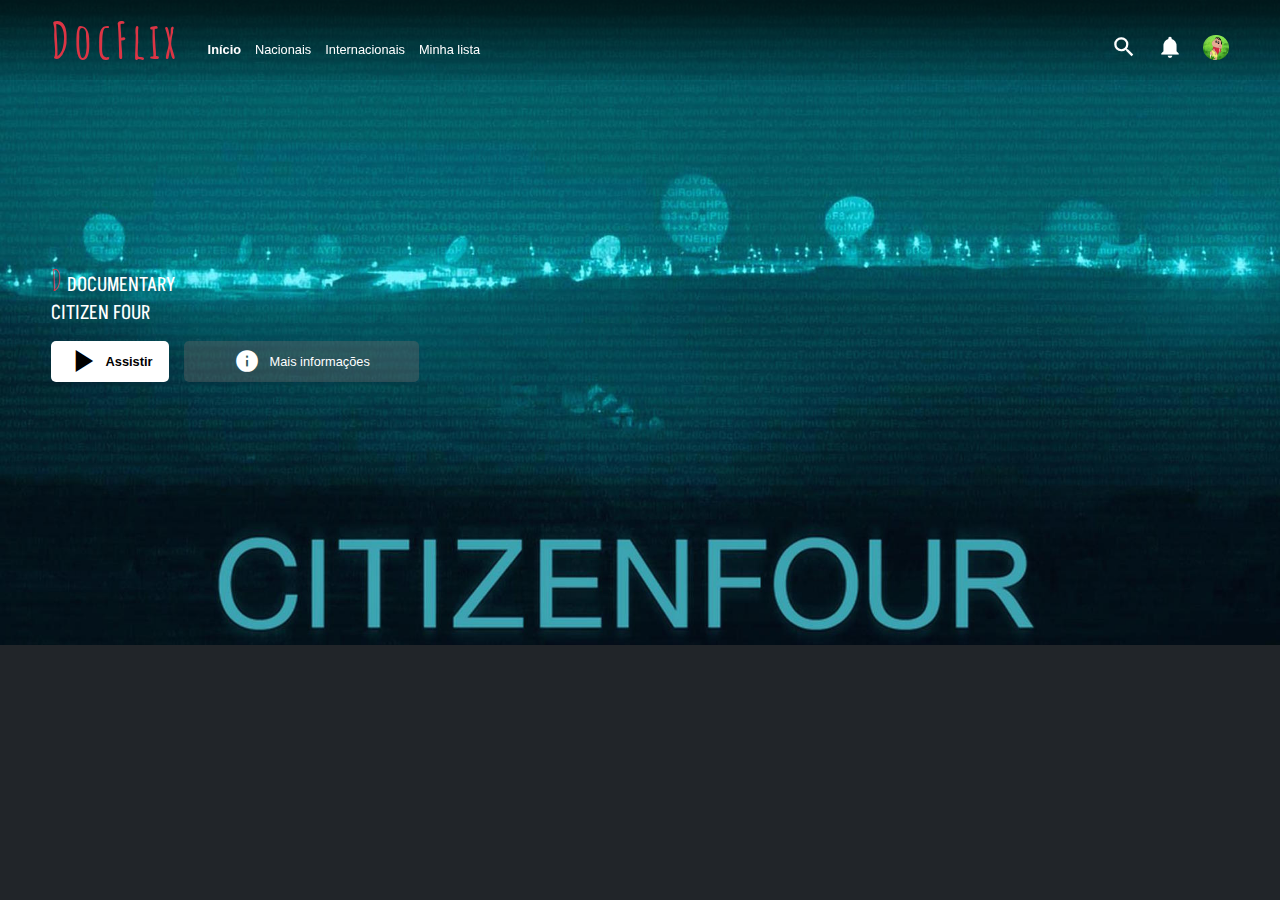
==== index.html @ 5fa5891e "header, botoes e capa principal responsivos incluidos com css puro" ====
<!DOCTYPE html>
<html lang="en">

<head>
    <meta charset="UTF-8">
    <meta http-equiv="X-UA-Compatible" content="IE=edge">
    <meta name="viewport" content="width=device-width, initial-scale=1.0">
    <link rel="preconnect" href="https://fonts.googleapis.com">
    <link rel="preconnect" href="https://fonts.gstatic.com" crossorigin>
    <link href="https://fonts.googleapis.com/css2?family=Amatic+SC:wght@700&display=swap" rel="stylesheet">
    <link href="https://fonts.googleapis.com/icon?family=Material+Icons" rel="stylesheet">
    <link rel="stylesheet"
        href="https://fonts.sandbox.google.com/css2?family=Material+Symbols+Outlined:opsz,wght,FILL,GRAD@48,400,0,0" />
    <link rel="stylesheet" type="text/css" href="css/style.css">
    <script src="http://code.jquery.com/jquery-1.11.0.min.js"></script>
    <script src="js/script.js"></script>
    <title>DocFlix</title>
</head>


<body>
    <div class="canvas">
        <header>
            <div class="top-container">
                <div class="logo">
                    <a href="#">
                        <h2>DocFlix</h2>
                    </a>
                </div>
                <div class="left-side">
                    <a class="nav-link active" aria-current="page" href="#">Início</a>
                    <a class="nav-link" href="#">Nacionais</a>
                    <a class="nav-link" href="#">Internacionais</a>
                    <a class="nav-link" href="#">Minha lista</a>
                    <a class="nav-link" href="#" id="navegar">Navegar<span
                            class="material-symbols-outlined" id="dropdown-icon">expand_more</span></a>
                </div>
                <div class="right-side">
                    <div class="searchBox">
                        <span class="material-icons">
                            search
                        </span>
                    </div>
                    <div class="bell">
                        <span class="material-icons">
                            notifications
                        </span>
                    </div>
                    <div class="profile-dropdown">
                        <a href="#" class="dropdown-toggle" data-toggle="dropdown"><img src="../img/profile.jpg" alt=""
                                width="32px" height="32px" class="profile-icon"></a>

                    </div>
                </div>
            </div>
        </header>

        <main>
            <div class="main-content">
                <div class="spotlight">
                    <div class="spotlight-text">
                        <p><span id="letter-logo">D</span>DOCUMENTARY</p>
                        <p>CITIZEN FOUR</p>
                    </div>

                    <div class="spotlight-buttons">
                        <button class="play">
                            <span class="material-icons">
                                play_arrow
                            </span>Assistir
                        </button>
                        <button class="more-infos">
                            <span class="material-icons">
                                info
                            </span>Mais informações
                        </button>
                    </div>

                </div>
                <!-- <div class="catalogue">
                    <div class="carousel">
                        <div class="item">
                            <img src="https://occ-0-243-299.1.nflxso.net/dnm/api/v5/rendition/a76057bcfd003711a76fb3985b1f2cf74beee3b8/[base64].jpg"
                                alt="Describe Image" class="carrousel-pictures">
                        </div>
                        <div class="item">
                            <img src="https://occ-0-243-299.1.nflxso.net/dnm/api/v5/rendition/a76057bcfd003711a76fb3985b1f2cf74beee3b8/[base64].jpg"
                                alt="Describe Image" class="carrousel-pictures">
                        </div>
                        <div class="item">
                            <img src="https://occ-0-243-299.1.nflxso.net/dnm/api/v5/rendition/a76057bcfd003711a76fb3985b1f2cf74beee3b8/[base64].jpg"
                                alt="Describe Image" class="carrousel-pictures">
                        </div>
                        <div class="item">
                            <img src="https://occ-0-243-299.1.nflxso.net/dnm/api/v5/rendition/a76057bcfd003711a76fb3985b1f2cf74beee3b8/[base64].jpg"
                                alt="Describe Image" class="carrousel-pictures">
                        </div>
                        <div class="item">
                            <img src="https://occ-0-243-299.1.nflxso.net/dnm/api/v5/rendition/a76057bcfd003711a76fb3985b1f2cf74beee3b8/[base64].jpg"
                                alt="Describe Image" class="carrousel-pictures">
                        </div>
                    </div>
                </div>
                <div class="catalogue">
                    <div class="carousel">
                        <div class="item">
                            <img src="https://occ-0-243-299.1.nflxso.net/dnm/api/v5/rendition/a76057bcfd003711a76fb3985b1f2cf74beee3b8/[base64].jpg"
                                alt="Describe Image" class="carrousel-pictures">
                        </div>
                        <div class="item">
                            <img src="https://occ-0-243-299.1.nflxso.net/dnm/api/v5/rendition/a76057bcfd003711a76fb3985b1f2cf74beee3b8/[base64].jpg"
                                alt="Describe Image" class="carrousel-pictures">
                        </div>
                        <div class="item">
                            <img src="https://occ-0-243-299.1.nflxso.net/dnm/api/v5/rendition/a76057bcfd003711a76fb3985b1f2cf74beee3b8/[base64].jpg"
                                alt="Describe Image" class="carrousel-pictures">
                        </div>
                        <div class="item">
                            <img src="https://occ-0-243-299.1.nflxso.net/dnm/api/v5/rendition/a76057bcfd003711a76fb3985b1f2cf74beee3b8/[base64].jpg"
                                alt="Describe Image" class="carrousel-pictures">
                        </div>
                        <div class="item">
                            <img src="https://occ-0-243-299.1.nflxso.net/dnm/api/v5/rendition/a76057bcfd003711a76fb3985b1f2cf74beee3b8/[base64].jpg"
                                alt="Describe Image" class="carrousel-pictures">
                        </div>
                    </div>
                </div> -->
            </div>
        </main>

        <footer>

        </footer>
    </div>
</body>

</html>
---- css/style.css ----
@import url('https://fonts.googleapis.com/css2?family=Akshar:wght@300&family=Amatic+SC:wght@700&display=swap');

:root {
    --bs-red: #dc3545;
    --bs-gray-900: #212529;
    --logo-font: 'Amatic SC', cursive;
    font-size: 14px;
}



* {
    margin: 0;
    padding: 0;
    box-sizing: border-box;
}

body {
    background: var(--bs-gray-900);
    margin: 0;
    font-family: Arial;
    font-size: 12px;
    color: white;
}

a {
    text-decoration: none;
}


/* TOP */
div .top-container {
    display: flex;
    background-image: linear-gradient(to bottom, rgba(0, 0, 0, .7) 10%, rgba(0, 0, 0, 0.1));
    position: fixed;
    width: 100%;
    height: min(80px, 10vw);
    padding: 0 4%;
    align-items: center;
    z-index: 999;

}

div .top-container.scrolled {
    background-color: rgba(0, 0, 0, 1) !important;
    transition: background-color 200ms linear;
}

.logo {
    margin-right: 15px;
}

.logo h2 {
    font-family: var(--logo-font);
    color: var(--bs-red);
    font-size: clamp(2rem, 4vw, 3.5rem);
    height: 100%;
    margin: 0;
    margin-right: 5px;
    letter-spacing: 0.3rem;
}

.logo h2:hover {
    text-shadow: 1px 1px 2px white;
}

.canvas .top-container .left-side,
.canvas .top-container .right-side {
    display: flex;
    align-items: center;
    padding-top: 10px;
    height: 100%;
}

.canvas .top-container .right-side {
    justify-content: flex-end;
    flex-grow: 1;
    gap: 16px;
}

div>div>.material-icons {
    font-size: clamp(1rem, 2vw, 2rem);
}

.profile-icon {
    border-radius: 50%;
    width: clamp(25px, 2vw, 45px);
    height: clamp(25px, 2vw, 45px);
}



.nav-link {
    color: white;
    padding: 0 3px;
    font-size: clamp(.5rem, 1vw, 1rem);
}

.nav-link.active {
    font-weight: bold;
}

.nav-link:hover {
    color: var(--bs-red);
}


/* MAIN SPOTLIGHT */
.spotlight {
    height: 50.4vw;
    background-image: url(/img/citizen-four.jpg);
    background-size: cover;
    position: relative;
    display: flex;
    flex-direction: column;
    justify-content: center;
}

.spotlight .spotlight-text,
.spotlight .spotlight-buttons {
    padding: 0 4%;
}

.spotlight .spotlight-buttons {
    margin-top: 1rem;
    display: flex;
    gap: 15px;

}

.spotlight .spotlight-buttons div {
    border-radius: 5px;
    padding: 3px 20px;
    height: max(10px, 4vh);
}

.spotlight .spotlight-buttons .material-icons {
    font-size: max(10px, 1.5vw + 1.5vw);
    padding-right: 5px;

}

.spotlight .spotlight-buttons .more-infos>.material-icons {
    font-size: max(10px, 1vw + 1vw);
}


.spotlight .spotlight-buttons button {
    border-radius: 5px;
    height: max(2vh + 1.8vw, 20px);
    justify-content: center;
    align-items: center;
    border-style: none;
    font-size: clamp(.3rem, 1vw, 3rem);
}

.spotlight .spotlight-buttons button.play {
    background: white;
    color: black;
    display: flex;
    width: max(10%, 80px);
    padding-right: 5px;
    font-weight: bold;
}

.spotlight .spotlight-buttons button.more-infos {
    background: rgba(102, 102, 102, 0.4);
    color: white;
    display: flex;
    max-width: 270px;
    width: max(20%, 100px);
}

.spotlight .spotlight-buttons button.more-infos>span {
    padding-right: 10px;
    justify-self: flex-start;
}

.spotlight .spotlight-buttons button.play:hover,
.spotlight .spotlight-buttons button.more-infos:hover {
    opacity: 0.8;
}


.spotlight .spotlight-text p {
    font-size: clamp(0.3rem, 0.8vh + 1vw, 1.5rem);
    font-family: 'Akshar', sans-serif;
    gap: 30px;
}

.spotlight .spotlight-text p>span {
    font-family: var(--logo-font);
    color: var(--bs-red);
    font-size: clamp(.4em, 0.8vh + 1.8vw, 2rem);
    margin-right: 5px;
}


/* MAIN CARROSSEL */
main .main-content .catalogue {
    position: relative;
    top: 3%;
    padding: 0 4%;
}

main .main-content .catalogue .carousel {
    display: flex;
    gap: 3px;
    margin-bottom: 15px;
    flex-wrap: nowrap;
}

.top-container .left-side a:last-child {
    display: none;
}

@media screen and (min-width:950px) {

    .canvas .top-container .left-side {
        padding-top: 18px;
    }

    .nav-link {
        padding: 0 7px;
    }

    .canvas .top-container .right-side {
        gap: 20px;
        padding-top: 18px;
    }



}

@media screen and (max-width: 600px) {
    .top-container .left-side a {
        display: none;
    }

    .top-container .left-side a:last-child {
        display: flex;
    }

    .top-container .left-side .nav-link {
        font-size: clamp(.7rem, 1vw, 1.5rem);
    }

    #dropdown-icon {
        font-size: clamp(.7rem, 1vw, 1.5rem);
        align-self: flex-end;
    }

}
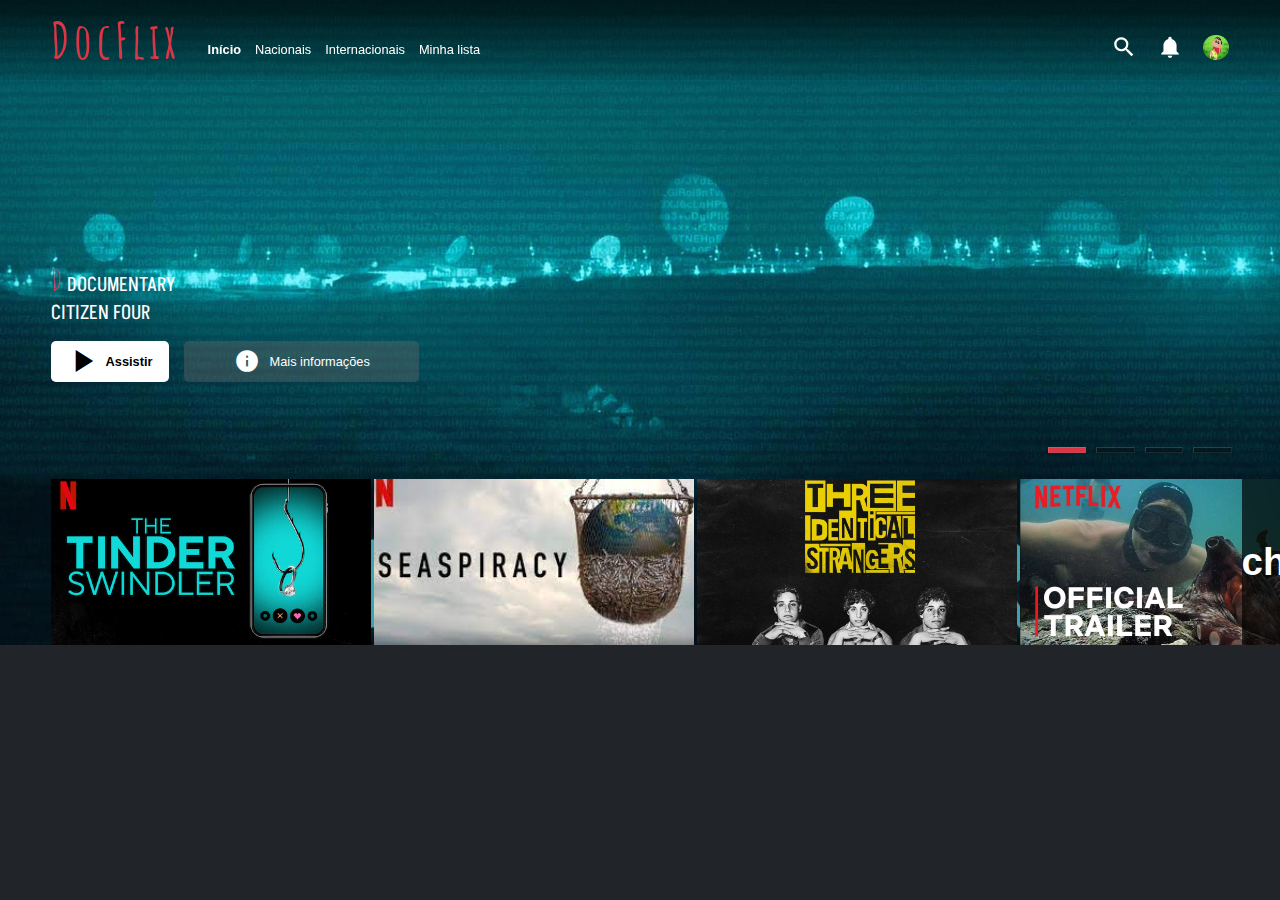
==== commit 5828a405: "carrossel implementado" ====
--- a/index.html
+++ b/index.html
@@ -12,8 +12,7 @@
     <link rel="stylesheet"
         href="https://fonts.sandbox.google.com/css2?family=Material+Symbols+Outlined:opsz,wght,FILL,GRAD@48,400,0,0" />
     <link rel="stylesheet" type="text/css" href="css/style.css">
-    <script src="http://code.jquery.com/jquery-1.11.0.min.js"></script>
-    <script src="js/script.js"></script>
+
     <title>DocFlix</title>
 </head>
 
@@ -32,8 +31,8 @@
                     <a class="nav-link" href="#">Nacionais</a>
                     <a class="nav-link" href="#">Internacionais</a>
                     <a class="nav-link" href="#">Minha lista</a>
-                    <a class="nav-link" href="#" id="navegar">Navegar<span
-                            class="material-symbols-outlined" id="dropdown-icon">expand_more</span></a>
+                    <a class="nav-link" href="#" id="navegar">Navegar<span class="material-symbols-outlined"
+                            id="dropdown-icon">expand_more</span></a>
                 </div>
                 <div class="right-side">
                     <div class="searchBox">
@@ -77,61 +76,93 @@
                     </div>
 
                 </div>
-                <!-- <div class="catalogue">
-                    <div class="carousel">
-                        <div class="item">
-                            <img src="https://occ-0-243-299.1.nflxso.net/dnm/api/v5/rendition/a76057bcfd003711a76fb3985b1f2cf74beee3b8/[base64].jpg"
-                                alt="Describe Image" class="carrousel-pictures">
+
+                <div class="catalogue">
+                    <div class="carousel__row">
+                        <div class="carousel__nav">
+                            <button class="carousel__indicator active-slide"></button>
+                            <button class="carousel__indicator"></button>
+                            <button class="carousel__indicator"></button>
+                            <button class="carousel__indicator"></button>
                         </div>
-                        <div class="item">
-                            <img src="https://occ-0-243-299.1.nflxso.net/dnm/api/v5/rendition/a76057bcfd003711a76fb3985b1f2cf74beee3b8/[base64].jpg"
-                                alt="Describe Image" class="carrousel-pictures">
+                        <button class="carousel__button carousel__button--left hidden"><span class="material-symbols-outlined">
+                                chevron_left
+                            </span></button>
+                        <div class="carousel__movies-container">
+                            <div class="carousel__movies transition">
+                                <ul class="carousel__slide active-slide">
+                                    <li class="carousel__picture">
+                                        <img src="img/movie-1.jpg" alt="movie 1">
+                                    </li>
+                                    <li class="carousel__picture">
+                                        <img src="img/movie-2.jpg" alt="movie 2">
+                                    </li>
+                                    <li class="carousel__picture">
+                                        <img src="img/movie-3.jpg" alt="movie 3">
+                                    </li>
+                                    <li class="carousel__picture">
+                                        <img src="img/movie-4.jpg" alt="movie 4">
+                                    </li>
+                                </ul>
+                                <ul class="carousel__slide">
+                                    <li class="carousel__picture">
+                                        <img src="img/movie-5.jpg" alt="movie 5">
+                                    </li>
+                                    <li class="carousel__picture">
+                                        <img src="img/movie-6.jpg" alt="movie 6">
+                                    </li>
+                                    <li class="carousel__picture">
+                                        <img src="img/movie-7.jpg" alt="movie 7">
+                                    </li>
+                                    <li class="carousel__picture">
+                                        <img src="img/movie-8.jpg" alt="movie 8">
+                                    </li>
+                                </ul>
+                                <ul class="carousel__slide">
+                                    <li class="carousel__picture">
+                                        <img src="img/movie-9.jpg" alt="movie 9">
+                                    </li>
+                                    <li class="carousel__picture">
+                                        <img src="img/movie-10.png" alt="movie 10">
+                                    </li>
+                                    <li class="carousel__picture">
+                                        <img src="img/movie-11.jpg" alt="movie 11">
+                                    </li>
+                                    <li class="carousel__picture">
+                                        <img src="img/movie-12.jpg" alt="movie 12">
+                                    </li>
+                                </ul>
+                                <ul class="carousel__slide">
+                                    <li class="carousel__picture">
+                                        <img src="img/movie-13.jpg" alt="movie 13">
+                                    </li>
+                                    <li class="carousel__picture">
+                                        <img src="img/movie-14.jpg" alt="movie 14">
+                                    </li>
+                                    <li class="carousel__picture">
+                                        <img src="img/movie-15.jpg" alt="movie 15">
+                                    </li>
+                                    <li class="carousel__picture">
+                                        <img src="img/movie-16.jpg" alt="movie 16">
+                                    </li>
+                                </ul>
+                                </span></button>
+                            </div>
                         </div>
-                        <div class="item">
-                            <img src="https://occ-0-243-299.1.nflxso.net/dnm/api/v5/rendition/a76057bcfd003711a76fb3985b1f2cf74beee3b8/[base64].jpg"
-                                alt="Describe Image" class="carrousel-pictures">
-                        </div>
-                        <div class="item">
-                            <img src="https://occ-0-243-299.1.nflxso.net/dnm/api/v5/rendition/a76057bcfd003711a76fb3985b1f2cf74beee3b8/[base64].jpg"
-                                alt="Describe Image" class="carrousel-pictures">
-                        </div>
-                        <div class="item">
-                            <img src="https://occ-0-243-299.1.nflxso.net/dnm/api/v5/rendition/a76057bcfd003711a76fb3985b1f2cf74beee3b8/[base64].jpg"
-                                alt="Describe Image" class="carrousel-pictures">
-                        </div>
+                        <button class="carousel__button carousel__button--right"><span
+                                class="material-symbols-outlined">
+                                chevron_right
+
                     </div>
                 </div>
-                <div class="catalogue">
-                    <div class="carousel">
-                        <div class="item">
-                            <img src="https://occ-0-243-299.1.nflxso.net/dnm/api/v5/rendition/a76057bcfd003711a76fb3985b1f2cf74beee3b8/[base64].jpg"
-                                alt="Describe Image" class="carrousel-pictures">
-                        </div>
-                        <div class="item">
-                            <img src="https://occ-0-243-299.1.nflxso.net/dnm/api/v5/rendition/a76057bcfd003711a76fb3985b1f2cf74beee3b8/[base64].jpg"
-                                alt="Describe Image" class="carrousel-pictures">
-                        </div>
-                        <div class="item">
-                            <img src="https://occ-0-243-299.1.nflxso.net/dnm/api/v5/rendition/a76057bcfd003711a76fb3985b1f2cf74beee3b8/[base64].jpg"
-                                alt="Describe Image" class="carrousel-pictures">
-                        </div>
-                        <div class="item">
-                            <img src="https://occ-0-243-299.1.nflxso.net/dnm/api/v5/rendition/a76057bcfd003711a76fb3985b1f2cf74beee3b8/[base64].jpg"
-                                alt="Describe Image" class="carrousel-pictures">
-                        </div>
-                        <div class="item">
-                            <img src="https://occ-0-243-299.1.nflxso.net/dnm/api/v5/rendition/a76057bcfd003711a76fb3985b1f2cf74beee3b8/[base64].jpg"
-                                alt="Describe Image" class="carrousel-pictures">
-                        </div>
-                    </div>
-                </div> -->
-            </div>
         </main>
 
         <footer>
 
         </footer>
     </div>
+    <script src="http://code.jquery.com/jquery-1.11.0.min.js"></script>
+    <script src="js/script.js"></script>
 </body>
 
 </html>--- a/css/style.css
+++ b/css/style.css
@@ -27,6 +27,9 @@
     text-decoration: none;
 }
 
+ul {
+    list-style: none;
+}
 
 /* TOP */
 div .top-container {
@@ -197,23 +200,116 @@
 
 
 /* MAIN CARROSSEL */
-main .main-content .catalogue {
+.catalogue {
     position: relative;
-    top: 3%;
-    padding: 0 4%;
-}
-
-main .main-content .catalogue .carousel {
-    display: flex;
+    bottom: min(500px, 13vw);
+}
+
+.carousel__row {
+    display: flex;
+    flex-direction: column;
+    width: 100%;
+    position: relative;
+    height: min(500px, 13vw);
+    flex-wrap: nowrap;
+}
+
+
+.carousel__nav {
+    display: flex;
+    justify-content: flex-end;
+    width: 100%;
+    right: 3%;
+    position: absolute;
+    bottom: max(10px, 15vw);
+
+}
+
+.carousel__indicator {
+    width: 3vw;
+    height: 0.5vw;
+    background: rgba(0, 0, 0, .3);
+    margin-right: 10px;
+    border-color: rgba(211, 211, 211, 0.2);
+    border-width: min(1px, 0.1vw);
+}
+.carousel__movies-container{
+    height:100%;
+    width: 100%;
+    overflow: hidden;
+    padding-left: 4%;
+}
+
+.carousel__movies {
+    height: 100%;
+    position: relative;
+    width: 100%;
+}
+
+.transition {
+    transition: transform 250ms ease-in;
+}
+
+.no-transition {
+    transition: none;
+}
+
+.carousel__slide {
+    display: flex;
+    position: absolute;
+    height: 100%;
+    width: 100%;
     gap: 3px;
-    margin-bottom: 15px;
-    flex-wrap: nowrap;
+}
+
+.hidden {
+    display: none;
+}
+
+.carousel__button {
+    border: none;
+    position: absolute;
+    top: 50%;
+    transform: translateY(-50%);
+    width: 3vw;
+    height: 100%;
+    z-index: 9999;
+    background-color: rgba(0, 0, 0, .7);
+    color: white;
+}
+
+button>.material-symbols-outlined {
+    font-weight: bold;
+    font-size: clamp(.3rem, 3vw , 3rem);
 }
 
 .top-container .left-side a:last-child {
     display: none;
 }
 
+.carousel__button--right {
+    right: 0;
+}
+
+.carousel__button--left {
+    left: 0;
+}
+
+.carousel__picture img {
+    height: 100%;
+    width: 25vw;
+    object-fit: cover;
+
+}
+
+.carousel__indicator.active-slide {
+    background-color: var(--bs-red);
+}
+
+
+
+
+/* MEDIA QUERIES */
 @media screen and (min-width:950px) {
 
     .canvas .top-container .left-side {
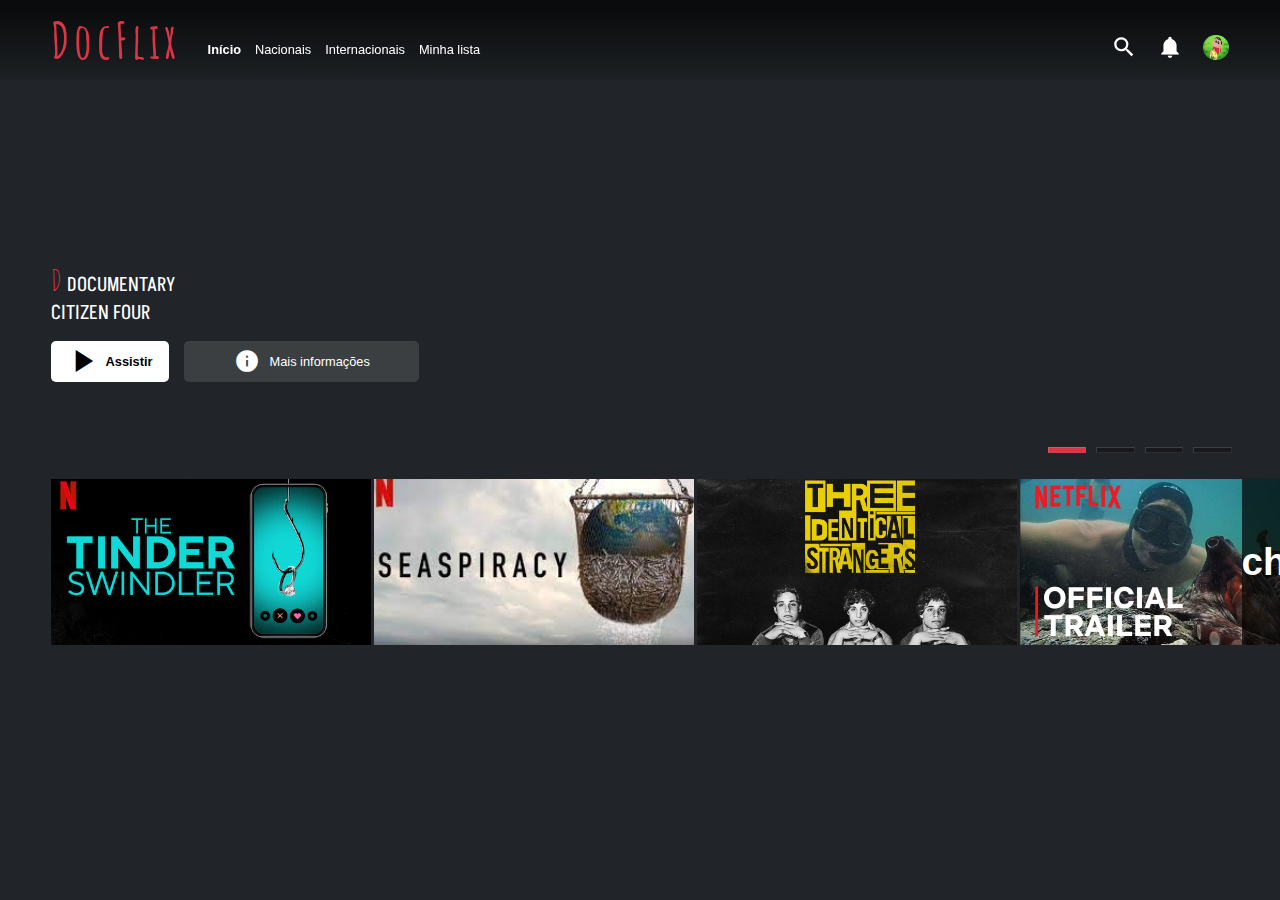
==== commit ab1a5df4: "ajuste link fotos" ====
--- a/index.html
+++ b/index.html
@@ -46,7 +46,7 @@
                         </span>
                     </div>
                     <div class="profile-dropdown">
-                        <a href="#" class="dropdown-toggle" data-toggle="dropdown"><img src="../img/profile.jpg" alt=""
+                        <a href="#" class="dropdown-toggle" data-toggle="dropdown"><img src="img/profile.jpg" alt=""
                                 width="32px" height="32px" class="profile-icon"></a>
 
                     </div>
@@ -161,7 +161,7 @@
 
         </footer>
     </div>
-    <script src="http://code.jquery.com/jquery-1.11.0.min.js"></script>
+    <script src="https://code.jquery.com/jquery-1.11.0.min.js"></script>
     <script src="js/script.js"></script>
 </body>
 
--- a/css/style.css
+++ b/css/style.css
@@ -111,7 +111,7 @@
 /* MAIN SPOTLIGHT */
 .spotlight {
     height: 50.4vw;
-    background-image: url(/img/citizen-four.jpg);
+    background-image: url(img/citizen-four.jpg);
     background-size: cover;
     position: relative;
     display: flex;
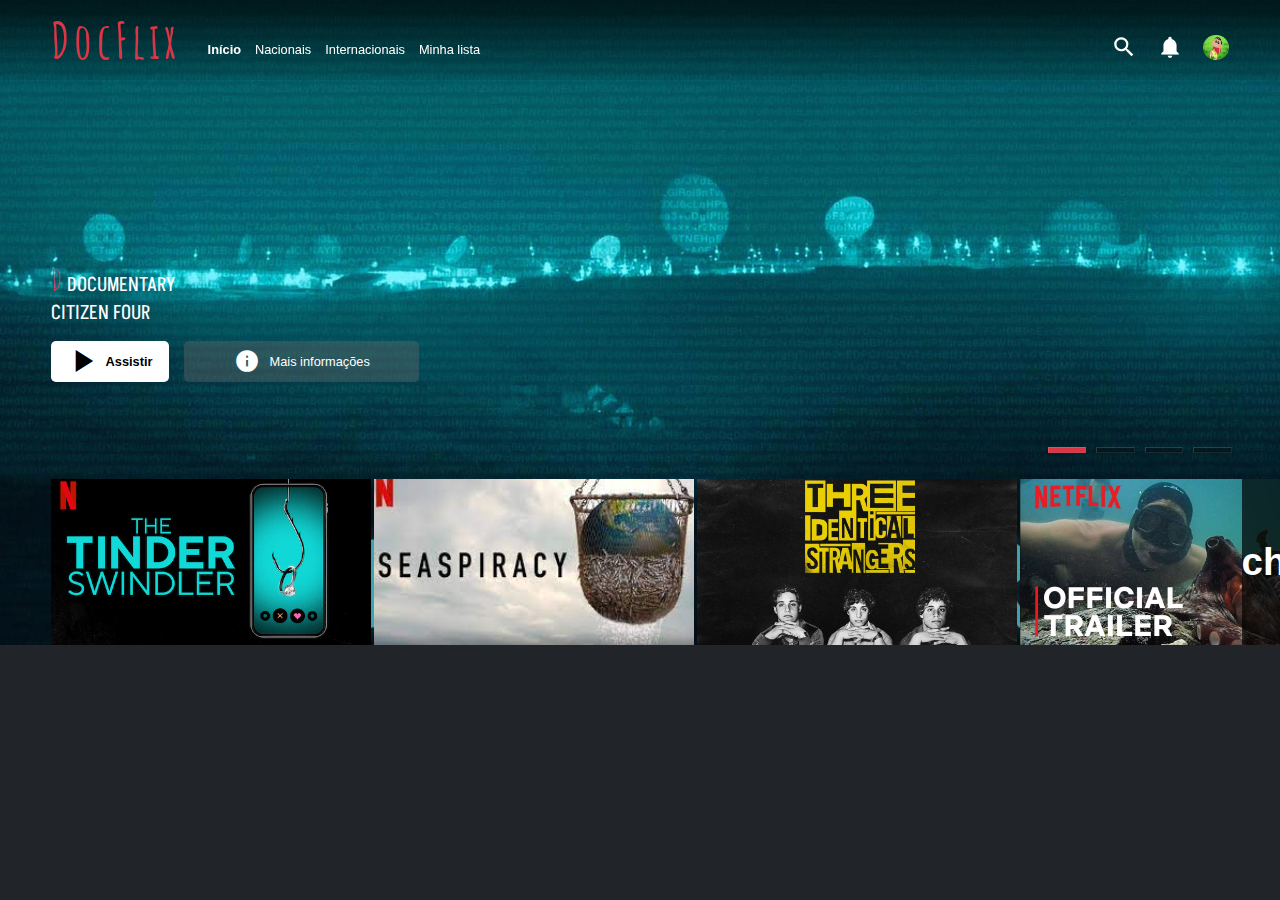
==== commit c13b116e: "incluido dropdown no link 'navegar' e na imagem de perfil e exclusao dos arquivos bootstrap (nao uti" ====
--- a/index.html
+++ b/index.html
@@ -27,12 +27,24 @@
                     </a>
                 </div>
                 <div class="left-side">
-                    <a class="nav-link active" aria-current="page" href="#">Início</a>
+                    <a class="nav-link bold" aria-current="page" href="#">Início</a>
                     <a class="nav-link" href="#">Nacionais</a>
                     <a class="nav-link" href="#">Internacionais</a>
                     <a class="nav-link" href="#">Minha lista</a>
-                    <a class="nav-link" href="#" id="navegar">Navegar<span class="material-symbols-outlined"
+                    <div class="dropdown" data-dropdown>
+                        <a class="nav-link" href="#" id="navegar" data-dropdown-button>Navegar<span class="material-symbols-outlined"
                             id="dropdown-icon">expand_more</span></a>
+                        <div class="dropdown__menu">
+                            <ul>
+                                <li>INÍCIO</li>
+                                <li>NACIONAIS</li>
+                                <li>INTERNACIONAIS</li>
+                                <li>MINHA LISTA</li>
+                            </ul>
+                        </div>
+
+                    </div>
+
                 </div>
                 <div class="right-side">
                     <div class="searchBox">
@@ -45,10 +57,27 @@
                             notifications
                         </span>
                     </div>
-                    <div class="profile-dropdown">
-                        <a href="#" class="dropdown-toggle" data-toggle="dropdown"><img src="img/profile.jpg" alt=""
-                                width="32px" height="32px" class="profile-icon"></a>
+                    <div class="dropdown" data-dropdown>
+                        <a href="#" class="" ><img src="img/profile.jpg" alt=""
+                            width="32px" height="32px" class="profile-icon" data-dropdown-button></a>
+                        <div class="dropdown__menu">
+                            <div class="usuarios">
+                                <ul>
+                                    <li>Gustavo</li>
+                                    <li>Walter</li>
+                                    <li>Marcelo</li>
+                                    <li>Daniel</li>
+                                    <li>Zó</li>
+                                </ul>
+                            </div>
+                            <div class="config">
+                                <ul>
+                                    <li>Conta</li>
+                                    <li>Centro de Ajuda</li>
+                                </ul>
+                            </div>
 
+                        </div>
                     </div>
                 </div>
             </div>
--- a/css/style.css
+++ b/css/style.css
@@ -31,6 +31,10 @@
     list-style: none;
 }
 
+button {
+    cursor: pointer;
+}
+
 /* TOP */
 div .top-container {
     display: flex;
@@ -44,9 +48,14 @@
 
 }
 
+
 div .top-container.scrolled {
     background-color: rgba(0, 0, 0, 1) !important;
     transition: background-color 200ms linear;
+}
+
+.top-container .left-side .dropdown {
+    display: none;
 }
 
 .logo {
@@ -92,26 +101,85 @@
 }
 
 
-
 .nav-link {
     color: white;
     padding: 0 3px;
     font-size: clamp(.5rem, 1vw, 1rem);
 }
 
-.nav-link.active {
+.nav-link.bold {
     font-weight: bold;
 }
 
-.nav-link:hover {
+.nav-link:hover,
+.nav-link:focus {
     color: var(--bs-red);
+}
+
+.dropdown {
+    position: relative;
+}
+
+.dropdown__menu {
+    position: absolute;
+    top: calc(100% + 0.5vw);
+    width: calc(100% + 10em);
+    right: 20%;
+    background-color: rgba(0, 0, 0, .7);
+    padding: 0 1vw;
+    border-radius: .25rem;
+    box-shadow: 0 2px 5px 0 rgba(0, 0, 0, .3);
+    opacity: 0;
+    pointer-events: none;
+    transform: translateY(-10px);
+    transition: opacity 150ms ease-in-out, transform 150ms ease-in-out; 
+    font-size: clamp(.5rem, 1vw, 1rem);
+}
+
+
+
+
+.dropdown__menu ul li {
+    padding: 0.5vw 0;
+    cursor: pointer;
+}
+
+
+.usuarios ul li:hover,
+.config ul li:hover {
+    color:var(--bs-red);
+}
+
+.config {
+    border-top: 0.3px solid white;
+}
+
+.dropdown > #navegar + .dropdown__menu {
+    padding: 0;
+}
+
+.dropdown > #navegar + .dropdown__menu ul li{
+    padding: 2vw 0;
+    text-align: center;
+}
+
+.dropdown > #navegar + .dropdown__menu ul li:hover{
+    background: rgba(0, 0, 0, 1);
+}
+
+
+
+.dropdown.active > a + .dropdown__menu {
+    opacity: 1;
+    transform: translateY(0);
+    pointer-events: auto;
 }
 
 
 /* MAIN SPOTLIGHT */
 .spotlight {
     height: 50.4vw;
-    background-image: url(img/citizen-four.jpg);
+    background-image: url(../img/citizen-four.jpg);
     background-size: cover;
     position: relative;
     display: flex;
@@ -283,9 +351,7 @@
     font-size: clamp(.3rem, 3vw , 3rem);
 }
 
-.top-container .left-side a:last-child {
-    display: none;
-}
+
 
 .carousel__button--right {
     right: 0;
@@ -330,21 +396,25 @@
 }
 
 @media screen and (max-width: 600px) {
-    .top-container .left-side a {
+    .top-container .left-side > .nav-link {
         display: none;
     }
 
-    .top-container .left-side a:last-child {
+    .top-container .left-side .dropdown {
         display: flex;
     }
 
-    .top-container .left-side .nav-link {
+    .top-container .left-side .dropdown .nav-link {
         font-size: clamp(.7rem, 1vw, 1.5rem);
     }
 
     #dropdown-icon {
         font-size: clamp(.7rem, 1vw, 1.5rem);
-        align-self: flex-end;
+        align-self: center;
+    }
+
+    #navegar {
+        display: flex;
     }
 
 }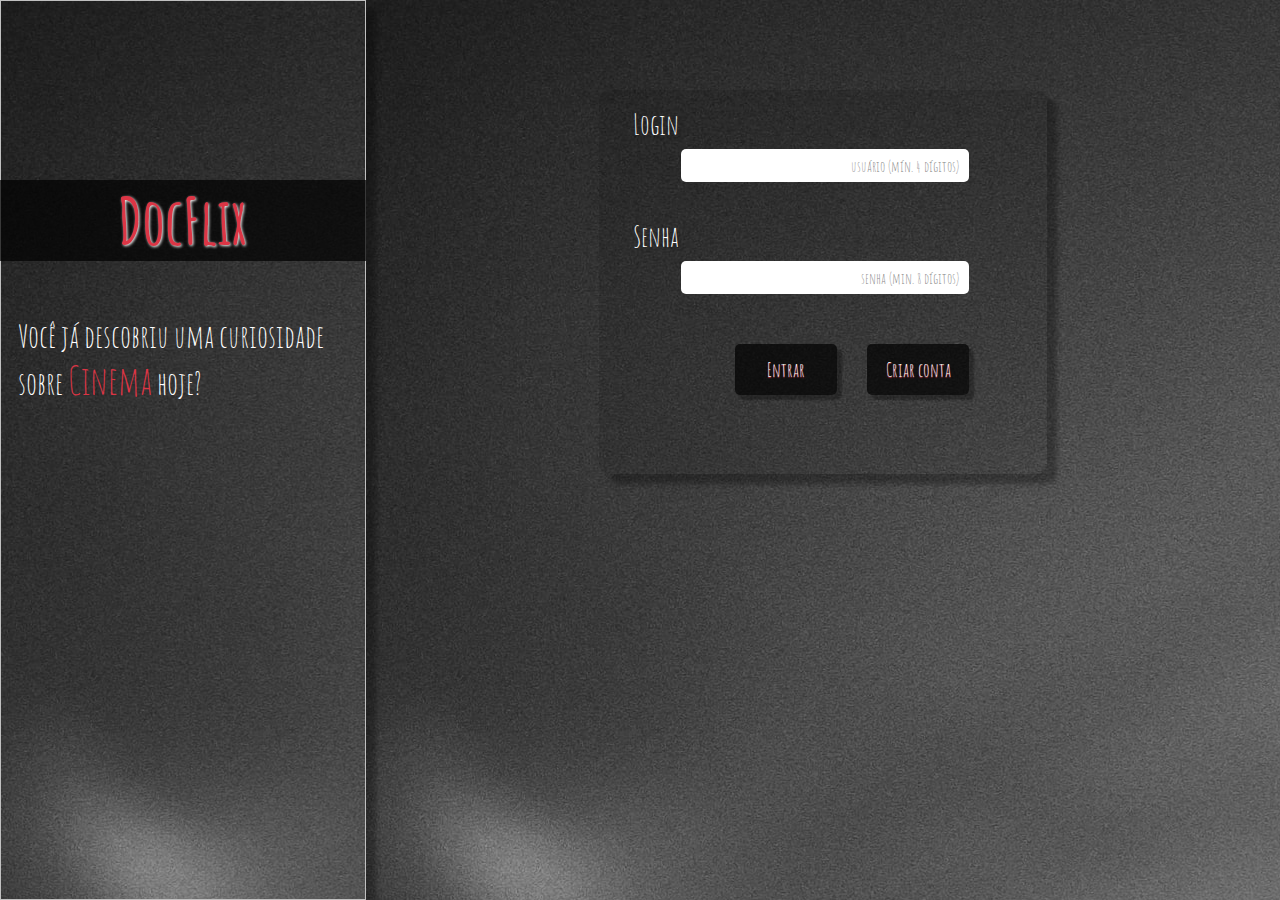
==== commit ac73a1a1: "inclusao de barra de pesquisa e ajuste nav carrossel" ====
--- a/index.html
+++ b/index.html
@@ -11,187 +11,45 @@
     <link href="https://fonts.googleapis.com/icon?family=Material+Icons" rel="stylesheet">
     <link rel="stylesheet"
         href="https://fonts.sandbox.google.com/css2?family=Material+Symbols+Outlined:opsz,wght,FILL,GRAD@48,400,0,0" />
-    <link rel="stylesheet" type="text/css" href="css/style.css">
-
+    <link rel="stylesheet" href="../css/login-style.css">
     <title>DocFlix</title>
 </head>
 
+<body>
+    <div class="secao-logo">
+        <div class="secao-logo__img">
+            <img alt="">
+            <h1>DocFlix</h1>
+            <p>Você já descobriu uma curiosidade sobre <span id="texto-aleatorio"></span> hoje?</p>
 
-<body>
-    <div class="canvas">
-        <header>
-            <div class="top-container">
-                <div class="logo">
-                    <a href="#">
-                        <h2>DocFlix</h2>
-                    </a>
+        </div>
+    </div>
+    <div class="secao-interativa">
+        <div class="formulario-login">
+            <form action="/main.html">
+                <div class="login">
+                    <label for="login">Login </label>
+                    <p class="placeholder">usuário (mín. 4 dígitos)</p>
+                    <input type="text" placeholder=" " minlength="4" required>
+                    <div class="requisitos">Login preisa ter no mínimo 4 dígitos!</div>
                 </div>
-                <div class="left-side">
-                    <a class="nav-link bold" aria-current="page" href="#">Início</a>
-                    <a class="nav-link" href="#">Nacionais</a>
-                    <a class="nav-link" href="#">Internacionais</a>
-                    <a class="nav-link" href="#">Minha lista</a>
-                    <div class="dropdown" data-dropdown>
-                        <a class="nav-link" href="#" id="navegar" data-dropdown-button>Navegar<span class="material-symbols-outlined"
-                            id="dropdown-icon">expand_more</span></a>
-                        <div class="dropdown__menu">
-                            <ul>
-                                <li>INÍCIO</li>
-                                <li>NACIONAIS</li>
-                                <li>INTERNACIONAIS</li>
-                                <li>MINHA LISTA</li>
-                            </ul>
-                        </div>
-
-                    </div>
-
+                <div class="password">
+                    <label for="senha">Senha</label>
+                    <p class="placeholder">senha (min. 8 dígitos)</p>
+                    <input type="password" minlength="8" placeholder=" " required>
+                    <div class="requisitos">Senha precisa ter no mínimo 8 dígitos!</div>
                 </div>
-                <div class="right-side">
-                    <div class="searchBox">
-                        <span class="material-icons">
-                            search
-                        </span>
-                    </div>
-                    <div class="bell">
-                        <span class="material-icons">
-                            notifications
-                        </span>
-                    </div>
-                    <div class="dropdown" data-dropdown>
-                        <a href="#" class="" ><img src="img/profile.jpg" alt=""
-                            width="32px" height="32px" class="profile-icon" data-dropdown-button></a>
-                        <div class="dropdown__menu">
-                            <div class="usuarios">
-                                <ul>
-                                    <li>Gustavo</li>
-                                    <li>Walter</li>
-                                    <li>Marcelo</li>
-                                    <li>Daniel</li>
-                                    <li>Zó</li>
-                                </ul>
-                            </div>
-                            <div class="config">
-                                <ul>
-                                    <li>Conta</li>
-                                    <li>Centro de Ajuda</li>
-                                </ul>
-                            </div>
-
-                        </div>
-                    </div>
-                </div>
-            </div>
-        </header>
-
-        <main>
-            <div class="main-content">
-                <div class="spotlight">
-                    <div class="spotlight-text">
-                        <p><span id="letter-logo">D</span>DOCUMENTARY</p>
-                        <p>CITIZEN FOUR</p>
-                    </div>
-
-                    <div class="spotlight-buttons">
-                        <button class="play">
-                            <span class="material-icons">
-                                play_arrow
-                            </span>Assistir
-                        </button>
-                        <button class="more-infos">
-                            <span class="material-icons">
-                                info
-                            </span>Mais informações
-                        </button>
-                    </div>
-
+                <div class="formulario__botoes">
+                    <button type="submit"> Entrar</button>
+                    <button id="criar-conta">Criar conta</button>
                 </div>
 
-                <div class="catalogue">
-                    <div class="carousel__row">
-                        <div class="carousel__nav">
-                            <button class="carousel__indicator active-slide"></button>
-                            <button class="carousel__indicator"></button>
-                            <button class="carousel__indicator"></button>
-                            <button class="carousel__indicator"></button>
-                        </div>
-                        <button class="carousel__button carousel__button--left hidden"><span class="material-symbols-outlined">
-                                chevron_left
-                            </span></button>
-                        <div class="carousel__movies-container">
-                            <div class="carousel__movies transition">
-                                <ul class="carousel__slide active-slide">
-                                    <li class="carousel__picture">
-                                        <img src="img/movie-1.jpg" alt="movie 1">
-                                    </li>
-                                    <li class="carousel__picture">
-                                        <img src="img/movie-2.jpg" alt="movie 2">
-                                    </li>
-                                    <li class="carousel__picture">
-                                        <img src="img/movie-3.jpg" alt="movie 3">
-                                    </li>
-                                    <li class="carousel__picture">
-                                        <img src="img/movie-4.jpg" alt="movie 4">
-                                    </li>
-                                </ul>
-                                <ul class="carousel__slide">
-                                    <li class="carousel__picture">
-                                        <img src="img/movie-5.jpg" alt="movie 5">
-                                    </li>
-                                    <li class="carousel__picture">
-                                        <img src="img/movie-6.jpg" alt="movie 6">
-                                    </li>
-                                    <li class="carousel__picture">
-                                        <img src="img/movie-7.jpg" alt="movie 7">
-                                    </li>
-                                    <li class="carousel__picture">
-                                        <img src="img/movie-8.jpg" alt="movie 8">
-                                    </li>
-                                </ul>
-                                <ul class="carousel__slide">
-                                    <li class="carousel__picture">
-                                        <img src="img/movie-9.jpg" alt="movie 9">
-                                    </li>
-                                    <li class="carousel__picture">
-                                        <img src="img/movie-10.png" alt="movie 10">
-                                    </li>
-                                    <li class="carousel__picture">
-                                        <img src="img/movie-11.jpg" alt="movie 11">
-                                    </li>
-                                    <li class="carousel__picture">
-                                        <img src="img/movie-12.jpg" alt="movie 12">
-                                    </li>
-                                </ul>
-                                <ul class="carousel__slide">
-                                    <li class="carousel__picture">
-                                        <img src="img/movie-13.jpg" alt="movie 13">
-                                    </li>
-                                    <li class="carousel__picture">
-                                        <img src="img/movie-14.jpg" alt="movie 14">
-                                    </li>
-                                    <li class="carousel__picture">
-                                        <img src="img/movie-15.jpg" alt="movie 15">
-                                    </li>
-                                    <li class="carousel__picture">
-                                        <img src="img/movie-16.jpg" alt="movie 16">
-                                    </li>
-                                </ul>
-                                </span></button>
-                            </div>
-                        </div>
-                        <button class="carousel__button carousel__button--right"><span
-                                class="material-symbols-outlined">
-                                chevron_right
+            </form>
+        </div>
 
-                    </div>
-                </div>
-        </main>
+    </div>
 
-        <footer>
-
-        </footer>
-    </div>
-    <script src="https://code.jquery.com/jquery-1.11.0.min.js"></script>
-    <script src="js/script.js"></script>
+    <script src="../js/login-script.js"></script>
 </body>
 
 </html>--- a/css/login-style.css
+++ b/css/login-style.css
@@ -0,0 +1,223 @@
+@import url('https://fonts.googleapis.com/css2?family=Akshar:wght@300&family=Amatic+SC:wght@700&display=swap');
+
+:root {
+    --bs-red: #dc3545;
+    --bs-gray-900: #212529;
+    --logo-font: 'Amatic SC', cursive;
+}
+
+
+
+* {
+    padding: 0;
+    margin: 0;
+    box-sizing: border-box;
+    font-size: 14px;
+}
+
+body {
+    width: 100%;
+    height: 100vh;
+    display: flex;
+    flex-direction: row;
+    background: var(--bs-gray-900);
+
+
+}
+
+.secao-logo {
+    width: 40%;
+    height: 100%;
+}
+
+.secao-logo__img {
+    height: 100%;
+    box-shadow: 10px 10px 5px rgba(0, 0, 0, .3);
+    width: 100%;
+    object-fit: contain;
+    position: relative;
+    display: flex;
+}
+
+.secao-logo__img>img {
+    display: none;
+}
+
+.secao-logo__img p {
+    position: absolute;
+    padding: 0 5%;
+    overflow-wrap: break-word;
+    top: 35%;
+    font-family: var(--logo-font);
+    font-size: max(2.5vw,1rem);
+    color: white;
+}
+
+
+.secao-logo__img h1 {
+    color: var(--bs-red);
+    position: absolute;
+    top: 20%;
+    text-align: center;
+    background-color: rgba(0, 0, 0, .7);
+    text-shadow: 1px 1px 3px white;
+    width: 100%;
+    font-family: var(--logo-font);
+    font-size: 5vw;
+}
+#texto-aleatorio{
+    font-size: clamp(1rem, 3vw, 4rem);
+    color: var(--bs-red);
+}
+
+/* FORMULARIO  */
+
+
+.formulario__botoes button{
+    text-shadow: .5px .5px 1px var(--bs-red);
+    width: 8vw;
+    height: 4vw;
+    color: white;
+    border: none;
+    font-size: max(1.5vw,0.8rem);
+    padding: 1% 3%;
+    font-family: var(--logo-font);
+    border-radius: 5px;
+    cursor: pointer;
+    box-shadow: 5px 5px 2px rgba(0, 0, 0, .3);
+    background-color: rgba(0, 0, 0, .7);
+
+
+}
+
+.formulario__botoes button:hover{
+    color: var(--bs-red);
+    text-shadow: 1px 1px 3px ;
+}
+
+
+.secao-interativa {
+    display: flex;
+    height: 100%;
+    width: 100%;
+    flex-direction: column;
+    background-image: url('/img/login-logo.jpg');
+    background-position: top left;
+
+}
+
+.formulario-login {
+    background: rgba(0, 0, 0, .1);;
+    border-radius: 10px;
+    position: relative;
+    left: 50%;
+    top: 10%;
+    transform: translateX(-50%);
+    width: max(35vw,300px);
+    height: max(30vw,350px);
+    box-shadow: 10px 10px 5px rgba(0, 0, 0, .3);
+
+}
+
+.formulario-login form {
+    padding: 4% 4%;
+    display: flex;
+    flex-direction: column;
+    width:100%;
+    height: 100%;
+}
+
+.formulario-login form div {
+    width:100%;
+    height: 100%;
+}
+
+.formulario__botoes {
+    margin-left: 5vw;
+    margin-top: 1vw;
+    display: flex;
+    gap: 30px;
+    width: 70% !important;
+    justify-content: flex-end;
+}
+
+.formulario-login form div > p {
+    font-family: var(--logo-font);
+    font-size: clamp(0.3rem, 1.2vw, 2rem);
+    position: absolute;
+    color: black;
+    opacity: 0.5;
+    text-align: right;
+    padding: 1vw 1vw;
+    border-radius: 5px;
+    width: 65%;
+    height: 10%;
+    margin: 0 0 0 5vw;
+
+}
+.formulario-login form div  > p:hover {
+   z-index: -3;
+}
+
+.formulario-login form div label {
+    padding: 4% 4%;
+    font-size: 2rem;
+    width: 100%;
+    font-family: var(--logo-font);
+    color: white;
+    text-shadow: 3px 3px 5px rgba(0, 0, 0, .3);
+    position: relative;
+}
+
+.formulario-login form div input {
+    text-align: right;
+    border: 0;
+    padding: 4% 4%;
+    border-radius: 5px;
+    font-family: var(--logo-font);
+    font-size: clamp(0.3rem, 1.2vw, 2rem);
+    margin-left:5vw;
+    width: 70%;
+    height: 10%;
+    margin-top: .5vw;    
+}
+
+.formulario-login form div input:valid {
+    background: url(../icon/check.svg);
+    background-size: 15px;
+    background-repeat: no-repeat;
+    background-color: white;
+    background-position: 1vw 1vw;
+}
+
+.formulario-login form div input:invalid:not(:focus):not(:placeholder-shown){
+    background-color: pink;
+}
+
+.requisitos {
+    padding: 0 30px 0 50px;
+    font-size: max(1.2vw, .6rem);
+    color: #999;
+    max-height: 0;
+    transition: 0.28s;
+    overflow: hidden;
+    font-family: var(--logo-font);
+    color: var(--bs-red);
+    font-style: bold;
+}
+
+.formulario-login form div input:invalid:focus:not(:placeholder-shown) ~ .requisitos{
+    max-height: 200px;
+    padding: 10px 10px 10px 5vw;
+}
+
+@media screen and (min-width:950px) {
+    .secao-logo__img>img {
+        height: 100%;
+        width: 100%;
+        background-image: url('/img/login-logo.jpg');
+        background-position: top left;
+        display: flex;
+
+    }
+}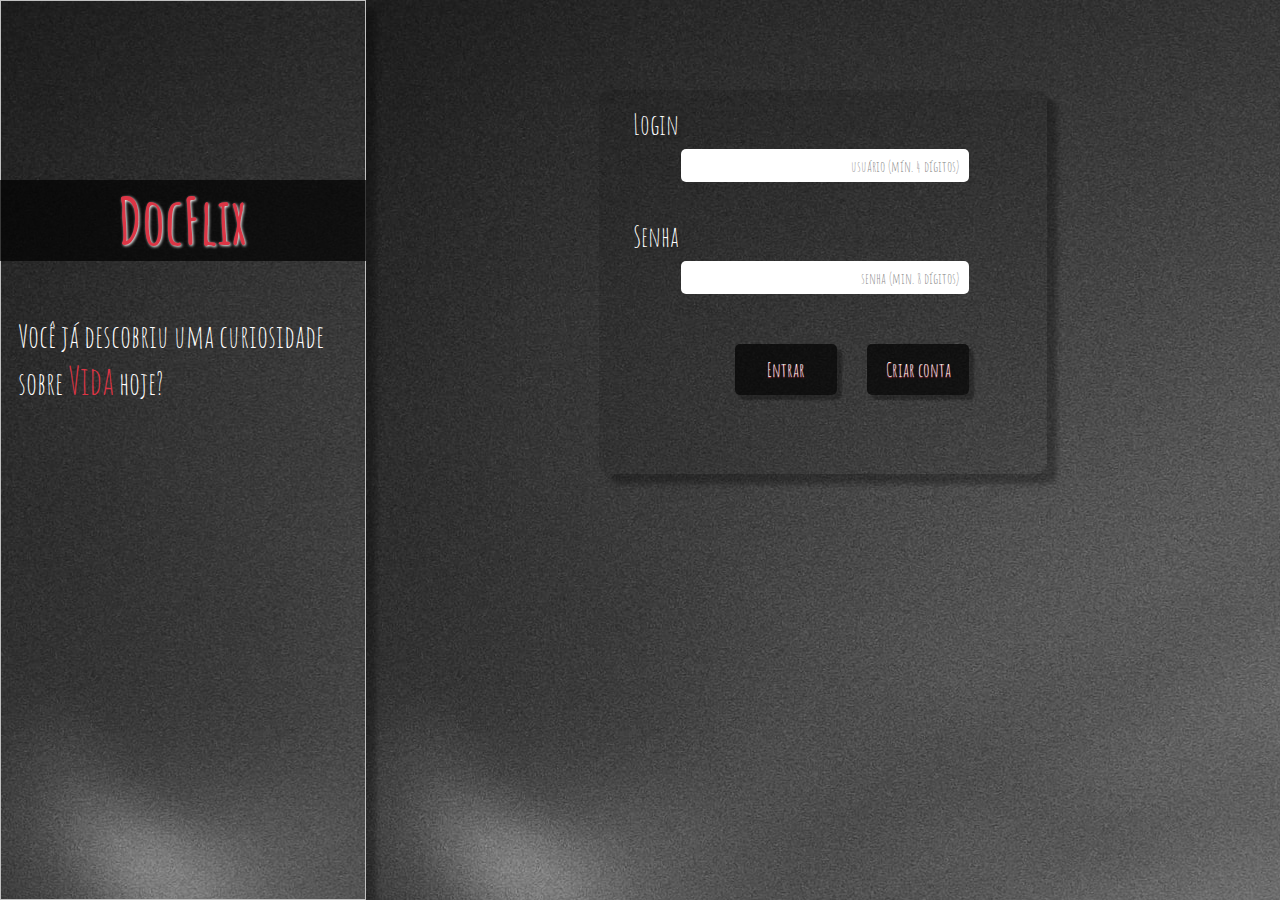
==== commit cd0dd184: "mudanca links css e js" ====
--- a/index.html
+++ b/index.html
@@ -11,7 +11,7 @@
     <link href="https://fonts.googleapis.com/icon?family=Material+Icons" rel="stylesheet">
     <link rel="stylesheet"
         href="https://fonts.sandbox.google.com/css2?family=Material+Symbols+Outlined:opsz,wght,FILL,GRAD@48,400,0,0" />
-    <link rel="stylesheet" href="../css/login-style.css">
+    <link rel="stylesheet" href="/css/login-style.css">
     <title>DocFlix</title>
 </head>
 
@@ -49,7 +49,7 @@
 
     </div>
 
-    <script src="../js/login-script.js"></script>
+    <script src="/js/login-script.js"></script>
 </body>
 
 </html>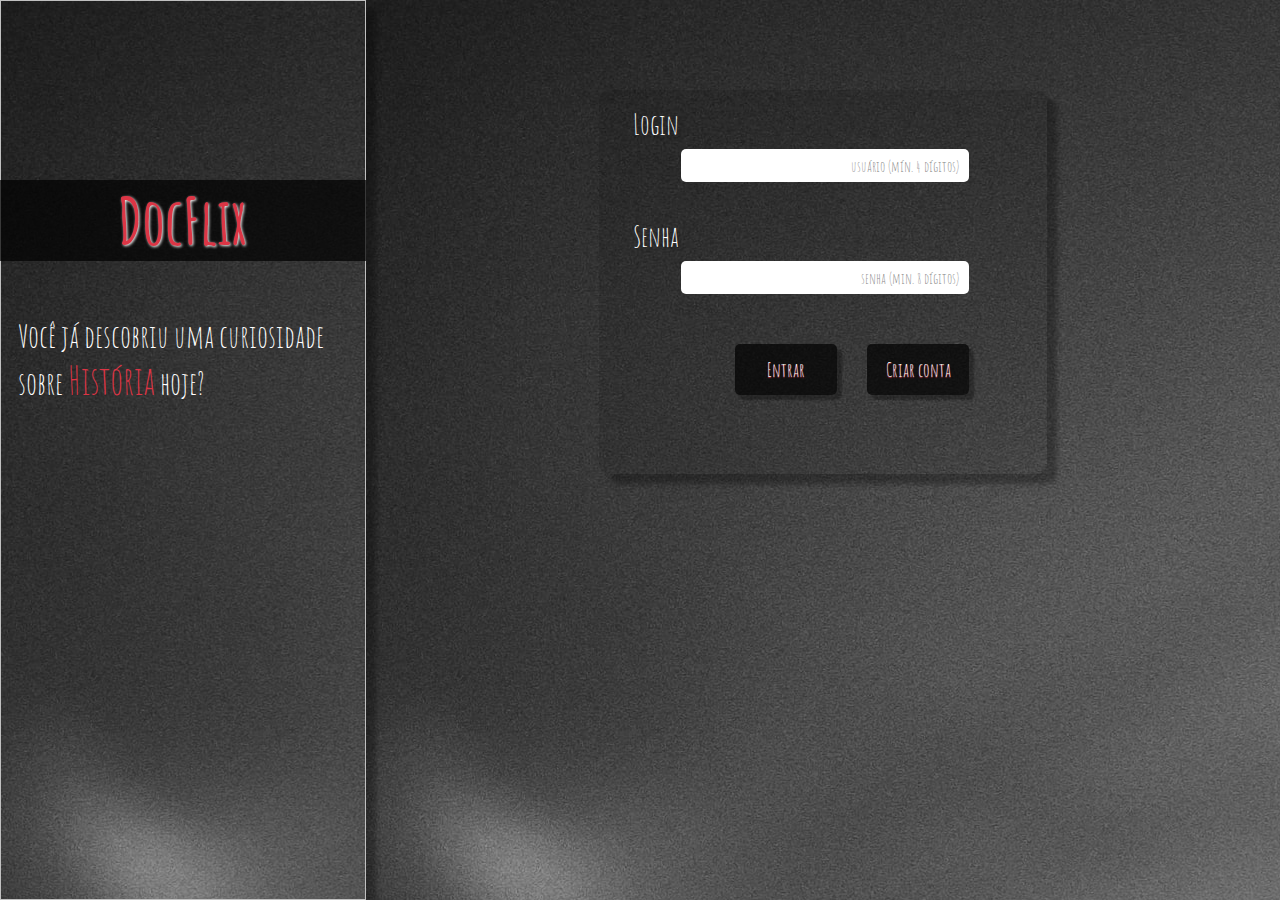
==== commit 617f9083: "mudanca links ..." ====
--- a/index.html
+++ b/index.html
@@ -11,7 +11,7 @@
     <link href="https://fonts.googleapis.com/icon?family=Material+Icons" rel="stylesheet">
     <link rel="stylesheet"
         href="https://fonts.sandbox.google.com/css2?family=Material+Symbols+Outlined:opsz,wght,FILL,GRAD@48,400,0,0" />
-    <link rel="stylesheet" href="/css/login-style.css">
+    <link rel="stylesheet" href="css/login-style.css">
     <title>DocFlix</title>
 </head>
 
@@ -26,7 +26,7 @@
     </div>
     <div class="secao-interativa">
         <div class="formulario-login">
-            <form action="/main.html">
+            <form action="main.html">
                 <div class="login">
                     <label for="login">Login </label>
                     <p class="placeholder">usuário (mín. 4 dígitos)</p>
@@ -49,7 +49,7 @@
 
     </div>
 
-    <script src="/js/login-script.js"></script>
+    <script src="js/login-script.js"></script>
 </body>
 
 </html>